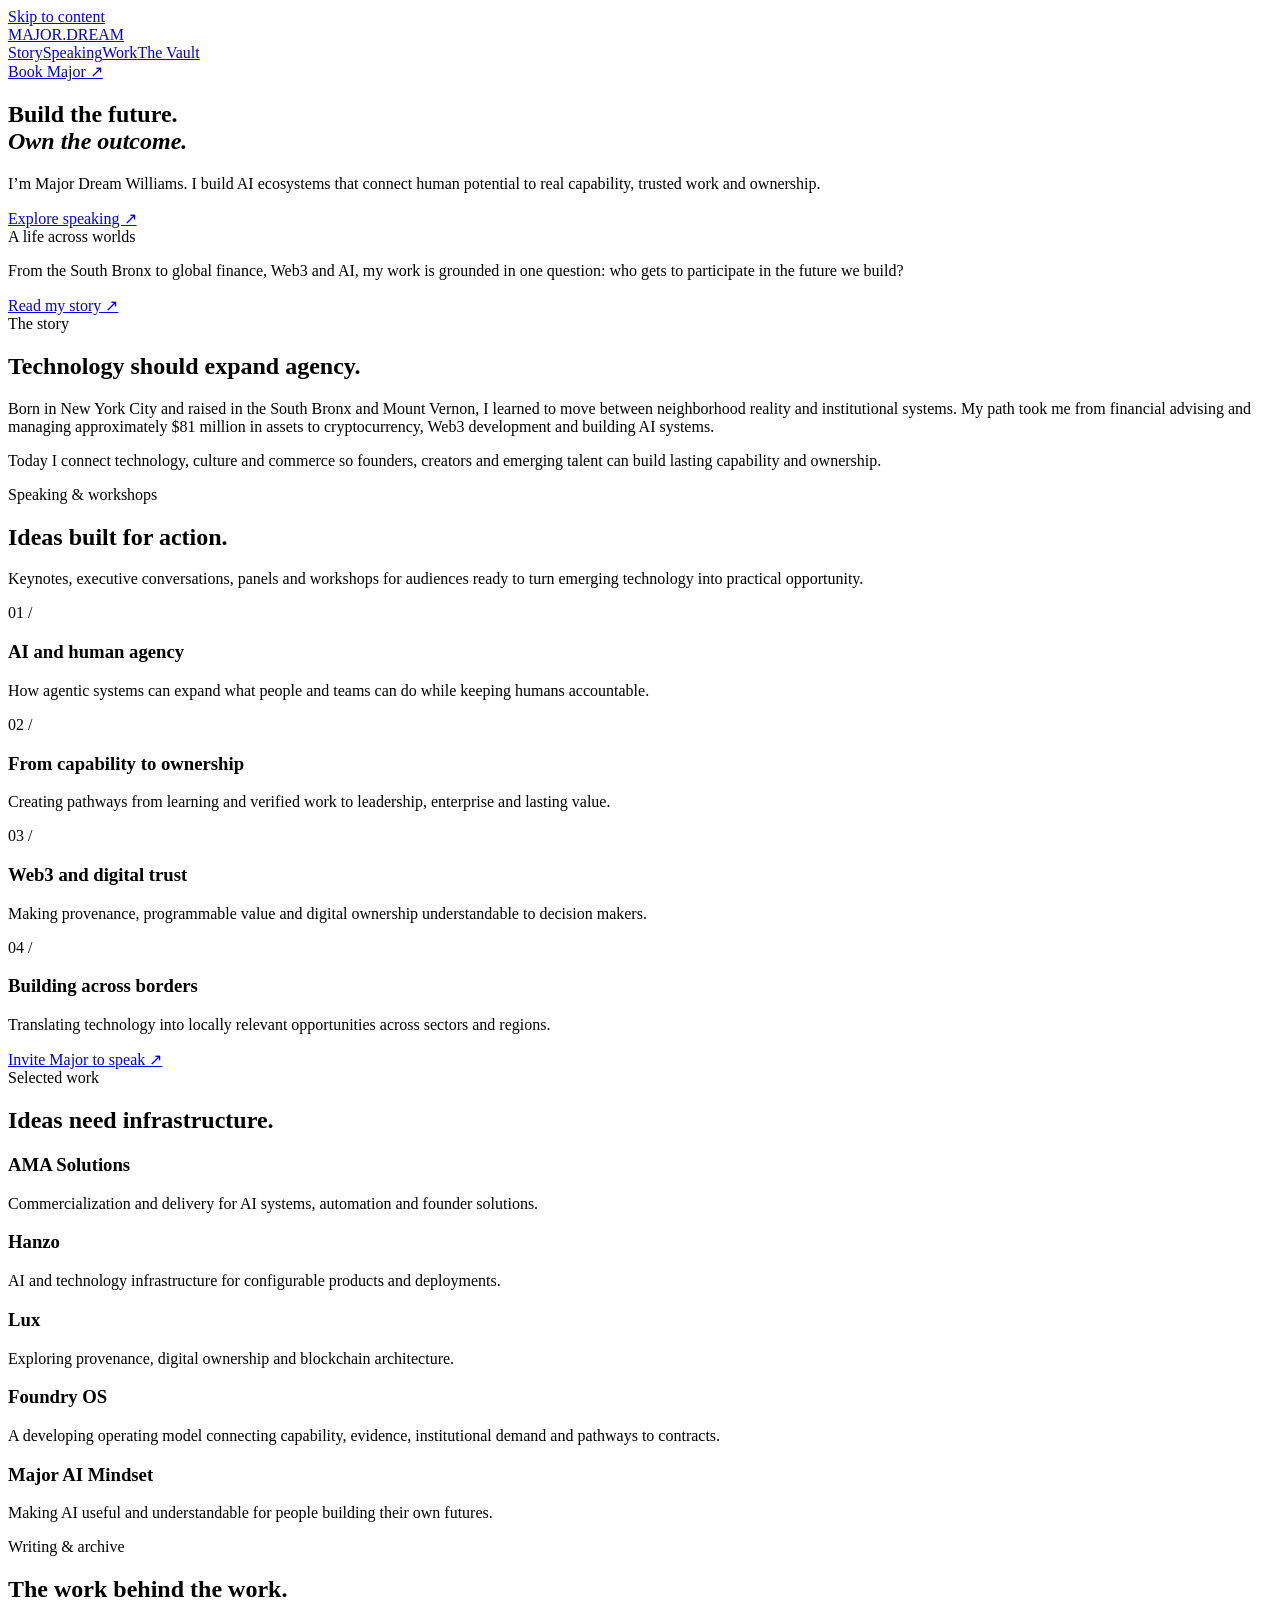
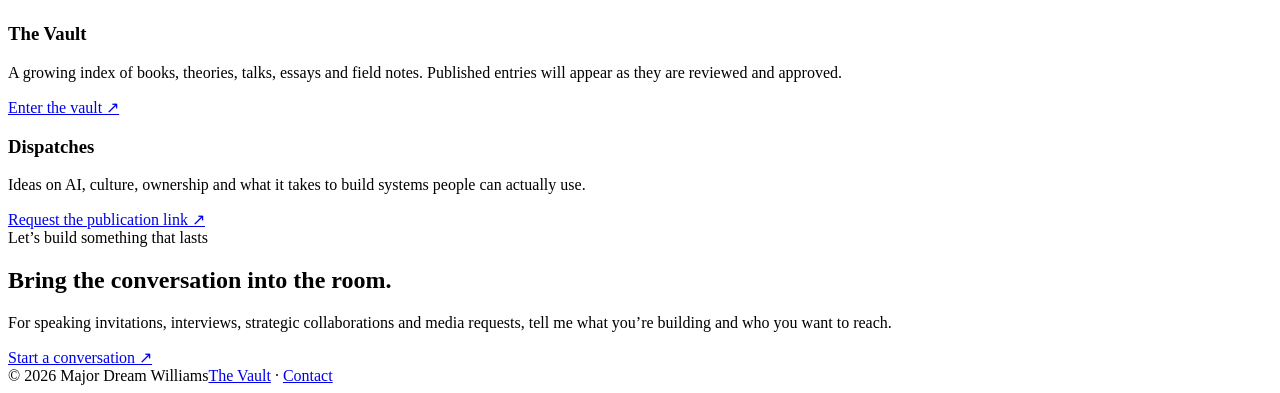
==== index.html @ fc062a5e "Add index.html for personal website" ====
<!doctype html><html lang="en"><head><meta charset="utf-8"><meta name="viewport" content="width=device-width,initial-scale=1"><meta name="description" content="Major Dream Williams is a founder, speaker and AI ecosystem builder working across technology, ownership and human potential."><link rel="canonical" href="https://www.majordreamwilliams.com/"><link rel="stylesheet" href="/style.css"><title>Major Dream Williams | Founder & Speaker</title></head><body><a class="skip" href="#main">Skip to content</a><header><nav class="wrap" aria-label="Main navigation"><a class="brand" href="/">MAJOR<span>.</span>DREAM</a><div class="links"><a href="#story">Story</a><a href="#speaking">Speaking</a><a href="#work">Work</a><a href="/vault/">The Vault</a></div><a class="button small" href="mailto:major@hanzo.ai?subject=Speaking%20inquiry">Book Major ↗</a></nav></header><main id="main"><section class="hero wrap"><div><h1>Build the future.<br><em>Own the outcome.</em></h1><p>I’m Major Dream Williams. I build AI ecosystems that connect human potential to real capability, trusted work and ownership.</p><a class="button" href="#speaking">Explore speaking ↗</a></div><aside><span class="eyebrow">A life across worlds</span><p>From the South Bronx to global finance, Web3 and AI, my work is grounded in one question: who gets to participate in the future we build?</p><a href="#story">Read my story ↗</a></aside></section><section class="story section" id="story"><div class="wrap"><div class="heading"><span class="eyebrow">The story</span><h2>Technology should expand agency.</h2></div><p class="lead">Born in New York City and raised in the South Bronx and Mount Vernon, I learned to move between neighborhood reality and institutional systems. My path took me from financial advising and managing approximately $81 million in assets to cryptocurrency, Web3 development and building AI systems.</p><p>Today I connect technology, culture and commerce so founders, creators and emerging talent can build lasting capability and ownership.</p></div></section><section class="section" id="speaking"><div class="wrap"><div class="heading"><span class="eyebrow">Speaking & workshops</span><div><h2>Ideas built for action.</h2><p>Keynotes, executive conversations, panels and workshops for audiences ready to turn emerging technology into practical opportunity.</p></div></div><div class="list"><article class="row"><span>01 /</span><h3>AI and human agency</h3><p>How agentic systems can expand what people and teams can do while keeping humans accountable.</p></article><article class="row"><span>02 /</span><h3>From capability to ownership</h3><p>Creating pathways from learning and verified work to leadership, enterprise and lasting value.</p></article><article class="row"><span>03 /</span><h3>Web3 and digital trust</h3><p>Making provenance, programmable value and digital ownership understandable to decision makers.</p></article><article class="row"><span>04 /</span><h3>Building across borders</h3><p>Translating technology into locally relevant opportunities across sectors and regions.</p></article></div><a class="button space" href="mailto:major@hanzo.ai?subject=Speaking%20inquiry%20for%20Major%20Dream%20Williams&body=Organization%3A%0AEvent%20date%3A%0ALocation%20or%20virtual%3A%0AAudience%3A%0AFormat%3A%0ATopic%3A">Invite Major to speak ↗</a></div></section><section class="section" id="work"><div class="wrap"><div class="heading"><span class="eyebrow">Selected work</span><h2>Ideas need infrastructure.</h2></div><div class="list"><article class="row work"><h3>AMA Solutions</h3><p>Commercialization and delivery for AI systems, automation and founder solutions.</p></article><article class="row work"><h3>Hanzo</h3><p>AI and technology infrastructure for configurable products and deployments.</p></article><article class="row work"><h3>Lux</h3><p>Exploring provenance, digital ownership and blockchain architecture.</p></article><article class="row work"><h3>Foundry OS</h3><p>A developing operating model connecting capability, evidence, institutional demand and pathways to contracts.</p></article><article class="row work"><h3>Major AI Mindset</h3><p>Making AI useful and understandable for people building their own futures.</p></article></div></div></section><section class="section writing"><div class="wrap"><div class="heading"><span class="eyebrow">Writing & archive</span><h2>The work behind the work.</h2></div><div class="features"><article><h3>The Vault</h3><p>A growing index of books, theories, talks, essays and field notes. Published entries will appear as they are reviewed and approved.</p><a href="/vault/">Enter the vault ↗</a></article><article><h3>Dispatches</h3><p>Ideas on AI, culture, ownership and what it takes to build systems people can actually use.</p><a href="mailto:major@hanzo.ai?subject=Publication%20link%20request">Request the publication link ↗</a></article></div></div></section><section class="section contact" id="contact"><div class="wrap"><span class="eyebrow">Let’s build something that lasts</span><h2>Bring the conversation into the room.</h2><p>For speaking invitations, interviews, strategic collaborations and media requests, tell me what you’re building and who you want to reach.</p><a class="button space" href="mailto:major@hanzo.ai?subject=Inquiry%20for%20Major%20Dream%20Williams">Start a conversation ↗</a></div></section></main><footer><div class="wrap"><span>© <span id="year">2026</span> Major Dream Williams</span><span><a href="/vault/">The Vault</a> · <a href="mailto:major@hanzo.ai">Contact</a></span></div></footer><script>document.getElementById('year').textContent=new Date().getFullYear()</script></body></html>
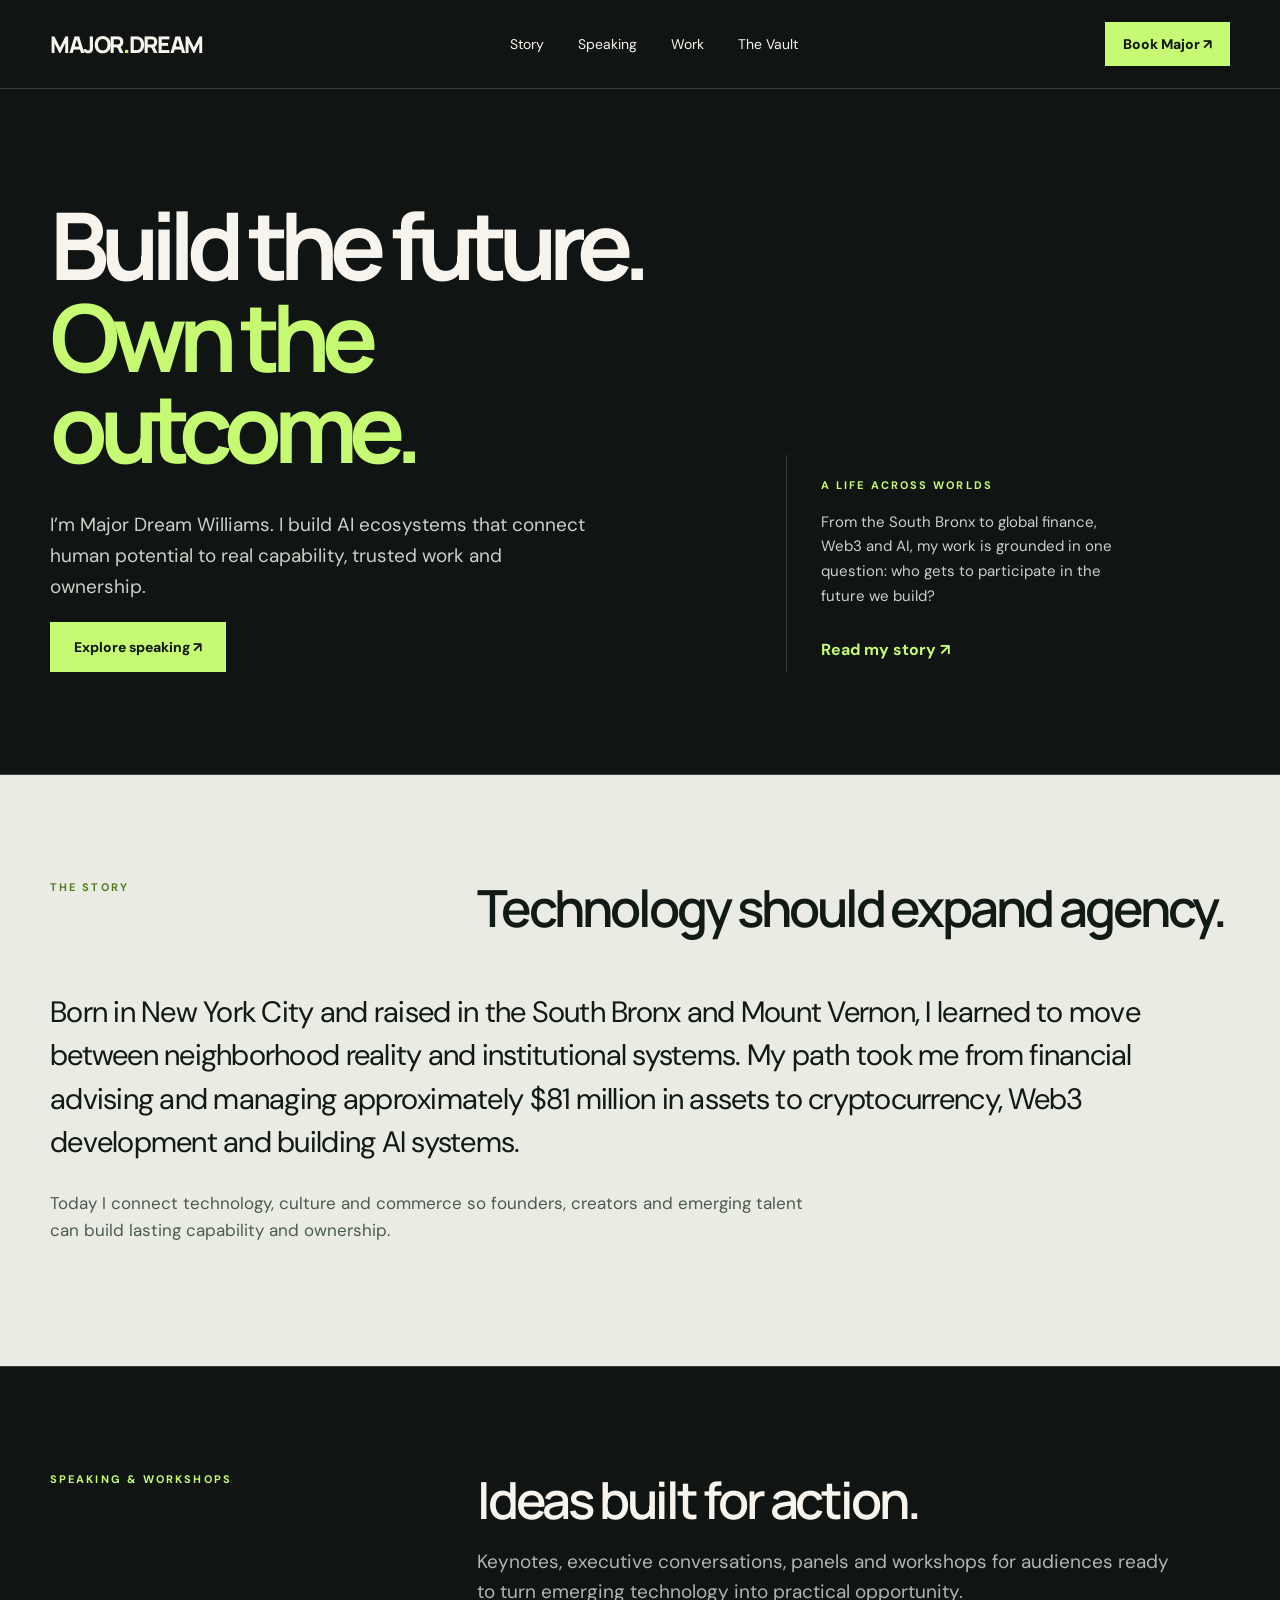
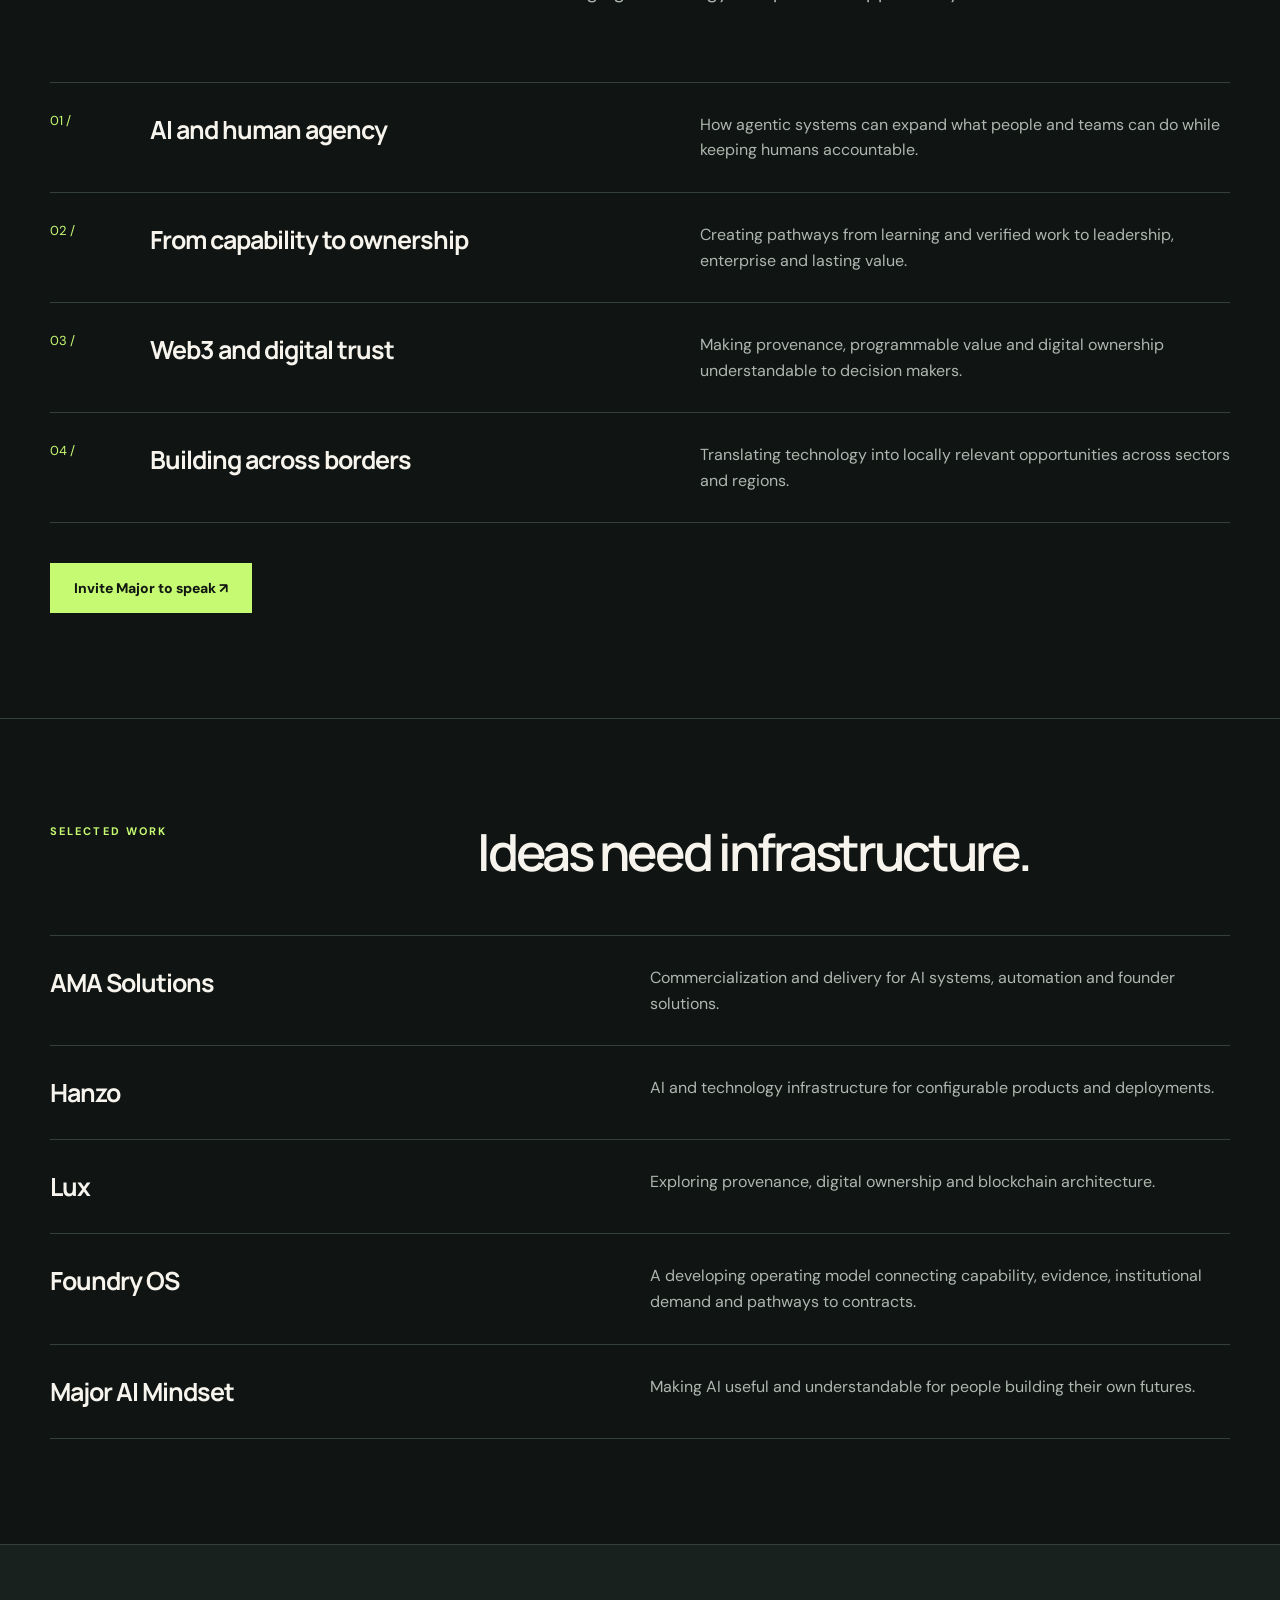
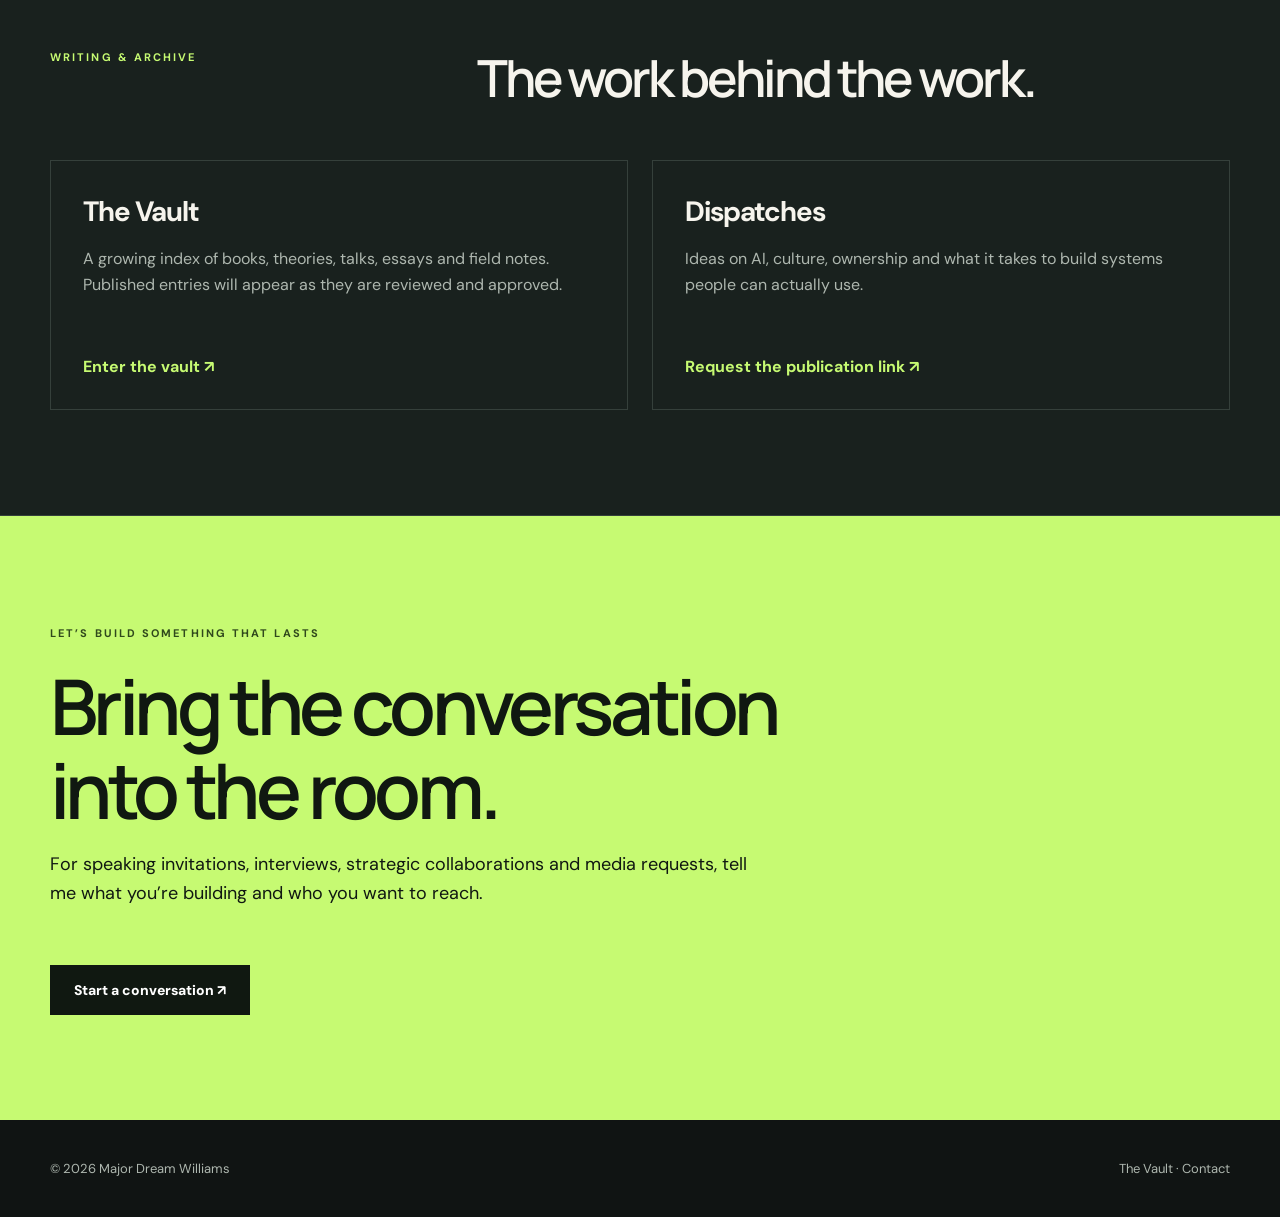
==== commit e6084921: "Add Vercel Web Analytics to index.html" ====
--- a/index.html
+++ b/index.html
@@ -1 +1 @@
-<!doctype html><html lang="en"><head><meta charset="utf-8"><meta name="viewport" content="width=device-width,initial-scale=1"><meta name="description" content="Major Dream Williams is a founder, speaker and AI ecosystem builder working across technology, ownership and human potential."><link rel="canonical" href="https://www.majordreamwilliams.com/"><link rel="stylesheet" href="/style.css"><title>Major Dream Williams | Founder & Speaker</title></head><body><a class="skip" href="#main">Skip to content</a><header><nav class="wrap" aria-label="Main navigation"><a class="brand" href="/">MAJOR<span>.</span>DREAM</a><div class="links"><a href="#story">Story</a><a href="#speaking">Speaking</a><a href="#work">Work</a><a href="/vault/">The Vault</a></div><a class="button small" href="mailto:major@hanzo.ai?subject=Speaking%20inquiry">Book Major ↗</a></nav></header><main id="main"><section class="hero wrap"><div><h1>Build the future.<br><em>Own the outcome.</em></h1><p>I’m Major Dream Williams. I build AI ecosystems that connect human potential to real capability, trusted work and ownership.</p><a class="button" href="#speaking">Explore speaking ↗</a></div><aside><span class="eyebrow">A life across worlds</span><p>From the South Bronx to global finance, Web3 and AI, my work is grounded in one question: who gets to participate in the future we build?</p><a href="#story">Read my story ↗</a></aside></section><section class="story section" id="story"><div class="wrap"><div class="heading"><span class="eyebrow">The story</span><h2>Technology should expand agency.</h2></div><p class="lead">Born in New York City and raised in the South Bronx and Mount Vernon, I learned to move between neighborhood reality and institutional systems. My path took me from financial advising and managing approximately $81 million in assets to cryptocurrency, Web3 development and building AI systems.</p><p>Today I connect technology, culture and commerce so founders, creators and emerging talent can build lasting capability and ownership.</p></div></section><section class="section" id="speaking"><div class="wrap"><div class="heading"><span class="eyebrow">Speaking & workshops</span><div><h2>Ideas built for action.</h2><p>Keynotes, executive conversations, panels and workshops for audiences ready to turn emerging technology into practical opportunity.</p></div></div><div class="list"><article class="row"><span>01 /</span><h3>AI and human agency</h3><p>How agentic systems can expand what people and teams can do while keeping humans accountable.</p></article><article class="row"><span>02 /</span><h3>From capability to ownership</h3><p>Creating pathways from learning and verified work to leadership, enterprise and lasting value.</p></article><article class="row"><span>03 /</span><h3>Web3 and digital trust</h3><p>Making provenance, programmable value and digital ownership understandable to decision makers.</p></article><article class="row"><span>04 /</span><h3>Building across borders</h3><p>Translating technology into locally relevant opportunities across sectors and regions.</p></article></div><a class="button space" href="mailto:major@hanzo.ai?subject=Speaking%20inquiry%20for%20Major%20Dream%20Williams&body=Organization%3A%0AEvent%20date%3A%0ALocation%20or%20virtual%3A%0AAudience%3A%0AFormat%3A%0ATopic%3A">Invite Major to speak ↗</a></div></section><section class="section" id="work"><div class="wrap"><div class="heading"><span class="eyebrow">Selected work</span><h2>Ideas need infrastructure.</h2></div><div class="list"><article class="row work"><h3>AMA Solutions</h3><p>Commercialization and delivery for AI systems, automation and founder solutions.</p></article><article class="row work"><h3>Hanzo</h3><p>AI and technology infrastructure for configurable products and deployments.</p></article><article class="row work"><h3>Lux</h3><p>Exploring provenance, digital ownership and blockchain architecture.</p></article><article class="row work"><h3>Foundry OS</h3><p>A developing operating model connecting capability, evidence, institutional demand and pathways to contracts.</p></article><article class="row work"><h3>Major AI Mindset</h3><p>Making AI useful and understandable for people building their own futures.</p></article></div></div></section><section class="section writing"><div class="wrap"><div class="heading"><span class="eyebrow">Writing & archive</span><h2>The work behind the work.</h2></div><div class="features"><article><h3>The Vault</h3><p>A growing index of books, theories, talks, essays and field notes. Published entries will appear as they are reviewed and approved.</p><a href="/vault/">Enter the vault ↗</a></article><article><h3>Dispatches</h3><p>Ideas on AI, culture, ownership and what it takes to build systems people can actually use.</p><a href="mailto:major@hanzo.ai?subject=Publication%20link%20request">Request the publication link ↗</a></article></div></div></section><section class="section contact" id="contact"><div class="wrap"><span class="eyebrow">Let’s build something that lasts</span><h2>Bring the conversation into the room.</h2><p>For speaking invitations, interviews, strategic collaborations and media requests, tell me what you’re building and who you want to reach.</p><a class="button space" href="mailto:major@hanzo.ai?subject=Inquiry%20for%20Major%20Dream%20Williams">Start a conversation ↗</a></div></section></main><footer><div class="wrap"><span>© <span id="year">2026</span> Major Dream Williams</span><span><a href="/vault/">The Vault</a> · <a href="mailto:major@hanzo.ai">Contact</a></span></div></footer><script>document.getElementById('year').textContent=new Date().getFullYear()</script></body></html>
+<!doctype html><html lang="en"><head><meta charset="utf-8"><meta name="viewport" content="width=device-width,initial-scale=1"><meta name="description" content="Major Dream Williams is a founder, speaker and AI ecosystem builder working across technology, ownership and human potential."><link rel="canonical" href="https://www.majordreamwilliams.com/"><link rel="stylesheet" href="/style.css"><title>Major Dream Williams | Founder & Speaker</title><script>window.va=window.va||function(){(window.vaq=window.vaq||[]).push(arguments)};</script><script defer src="/_vercel/insights/script.js"></script></head><body><a class="skip" href="#main">Skip to content</a><header><nav class="wrap" aria-label="Main navigation"><a class="brand" href="/">MAJOR<span>.</span>DREAM</a><div class="links"><a href="#story">Story</a><a href="#speaking">Speaking</a><a href="#work">Work</a><a href="/vault/">The Vault</a></div><a class="button small" href="mailto:major@hanzo.ai?subject=Speaking%20inquiry">Book Major ↗</a></nav></header><main id="main"><section class="hero wrap"><div><h1>Build the future.<br><em>Own the outcome.</em></h1><p>I’m Major Dream Williams. I build AI ecosystems that connect human potential to real capability, trusted work and ownership.</p><a class="button" href="#speaking">Explore speaking ↗</a></div><aside><span class="eyebrow">A life across worlds</span><p>From the South Bronx to global finance, Web3 and AI, my work is grounded in one question: who gets to participate in the future we build?</p><a href="#story">Read my story ↗</a></aside></section><section class="story section" id="story"><div class="wrap"><div class="heading"><span class="eyebrow">The story</span><h2>Technology should expand agency.</h2></div><p class="lead">Born in New York City and raised in the South Bronx and Mount Vernon, I learned to move between neighborhood reality and institutional systems. My path took me from financial advising and managing approximately $81 million in assets to cryptocurrency, Web3 development and building AI systems.</p><p>Today I connect technology, culture and commerce so founders, creators and emerging talent can build lasting capability and ownership.</p></div></section><section class="section" id="speaking"><div class="wrap"><div class="heading"><span class="eyebrow">Speaking & workshops</span><div><h2>Ideas built for action.</h2><p>Keynotes, executive conversations, panels and workshops for audiences ready to turn emerging technology into practical opportunity.</p></div></div><div class="list"><article class="row"><span>01 /</span><h3>AI and human agency</h3><p>How agentic systems can expand what people and teams can do while keeping humans accountable.</p></article><article class="row"><span>02 /</span><h3>From capability to ownership</h3><p>Creating pathways from learning and verified work to leadership, enterprise and lasting value.</p></article><article class="row"><span>03 /</span><h3>Web3 and digital trust</h3><p>Making provenance, programmable value and digital ownership understandable to decision makers.</p></article><article class="row"><span>04 /</span><h3>Building across borders</h3><p>Translating technology into locally relevant opportunities across sectors and regions.</p></article></div><a class="button space" href="mailto:major@hanzo.ai?subject=Speaking%20inquiry%20for%20Major%20Dream%20Williams&body=Organization%3A%0AEvent%20date%3A%0ALocation%20or%20virtual%3A%0AAudience%3A%0AFormat%3A%0ATopic%3A">Invite Major to speak ↗</a></div></section><section class="section" id="work"><div class="wrap"><div class="heading"><span class="eyebrow">Selected work</span><h2>Ideas need infrastructure.</h2></div><div class="list"><article class="row work"><h3>AMA Solutions</h3><p>Commercialization and delivery for AI systems, automation and founder solutions.</p></article><article class="row work"><h3>Hanzo</h3><p>AI and technology infrastructure for configurable products and deployments.</p></article><article class="row work"><h3>Lux</h3><p>Exploring provenance, digital ownership and blockchain architecture.</p></article><article class="row work"><h3>Foundry OS</h3><p>A developing operating model connecting capability, evidence, institutional demand and pathways to contracts.</p></article><article class="row work"><h3>Major AI Mindset</h3><p>Making AI useful and understandable for people building their own futures.</p></article></div></div></section><section class="section writing"><div class="wrap"><div class="heading"><span class="eyebrow">Writing & archive</span><h2>The work behind the work.</h2></div><div class="features"><article><h3>The Vault</h3><p>A growing index of books, theories, talks, essays and field notes. Published entries will appear as they are reviewed and approved.</p><a href="/vault/">Enter the vault ↗</a></article><article><h3>Dispatches</h3><p>Ideas on AI, culture, ownership and what it takes to build systems people can actually use.</p><a href="mailto:major@hanzo.ai?subject=Publication%20link%20request">Request the publication link ↗</a></article></div></div></section><section class="section contact" id="contact"><div class="wrap"><span class="eyebrow">Let’s build something that lasts</span><h2>Bring the conversation into the room.</h2><p>For speaking invitations, interviews, strategic collaborations and media requests, tell me what you’re building and who you want to reach.</p><a class="button space" href="mailto:major@hanzo.ai?subject=Inquiry%20for%20Major%20Dream%20Williams">Start a conversation ↗</a></div></section></main><footer><div class="wrap"><span>© <span id="year">2026</span> Major Dream Williams</span><span><a href="/vault/">The Vault</a> · <a href="mailto:major@hanzo.ai">Contact</a></span></div></footer><script>document.getElementById('year').textContent=new Date().getFullYear()</script></body></html>
--- a/style.css
+++ b/style.css
@@ -0,0 +1 @@
+@import url('https://fonts.googleapis.com/css2?family=DM+Sans:wght@400;500;600;700&family=Manrope:wght@400;500;600;700;800&display=swap');:root{color-scheme:dark;--bg:#101413;--fg:#f6f4ed;--muted:#aeb7af;--line:#35403b;--accent:#c6fa72;font-family:'DM Sans',Arial,sans-serif}*{box-sizing:border-box}html{scroll-behavior:smooth}body{margin:0;background:var(--bg);color:var(--fg)}a{color:inherit;text-decoration:none}a:focus-visible{outline:3px solid var(--accent);outline-offset:4px}.wrap{width:min(1180px,calc(100% - 64px));margin:auto}.skip{position:absolute;left:-9999px}.skip:focus{left:16px;top:16px;z-index:10;background:var(--accent);color:#101413;padding:12px}header{border-bottom:1px solid var(--line)}nav{min-height:88px;display:flex;align-items:center;justify-content:space-between;gap:24px}.brand{font-family:Manrope,sans-serif;font-weight:800;letter-spacing:-.06em;font-size:23px;white-space:nowrap}.brand span{color:var(--accent)}.links{display:flex;gap:34px;align-items:center;font-size:14px}.links a:hover,aside a:hover,footer a:hover{color:var(--accent)}.button{display:inline-flex;padding:16px 24px;background:var(--accent);color:#121811;font-weight:800;font-size:14px}.button:hover{background:#e0ffad}.button.small{padding:13px 18px}.hero{padding:110px 0 102px;min-height:665px;display:grid;grid-template-columns:1.2fr .8fr;align-items:end;gap:70px}.hero h1{font-family:Manrope,sans-serif;font-size:clamp(58px,7.3vw,112px);letter-spacing:-.085em;line-height:.98;margin:0 0 35px;font-weight:700}.hero h1 em{font-style:normal;color:var(--accent)}.hero p{font-size:19px;line-height:1.65;max-width:540px;color:#cad1c9}.hero aside{border-left:1px solid var(--line);padding:18px 0 12px 34px;max-width:340px}.hero aside p{font-size:15px;margin:16px 0 30px}.hero aside a,.features a{color:var(--accent);font-weight:700}.eyebrow{font-size:11px;font-weight:700;letter-spacing:.19em;text-transform:uppercase;color:var(--accent)}.section{padding:105px 0;border-top:1px solid var(--line)}.heading{display:grid;grid-template-columns:1fr 2fr;gap:50px;margin-bottom:55px}.section h2,.page-title{font-family:Manrope,sans-serif;font-size:clamp(38px,4vw,66px);line-height:1.09;letter-spacing:-.06em;font-weight:600;margin:0}.heading p{font-size:19px;color:var(--muted);line-height:1.6;max-width:700px}.story{background:#eaece3;color:#111a15}.story .eyebrow{color:#547d23}.story .lead{font-size:clamp(21px,2.3vw,32px);line-height:1.48;margin:0;letter-spacing:-.025em}.story p:not(.lead){font-size:17px;margin-top:25px;max-width:780px;color:#4b5b51;line-height:1.6}.list{border-top:1px solid var(--line)}.row{display:grid;grid-template-columns:80px 1fr 1fr;gap:20px;padding:29px 0;border-bottom:1px solid var(--line);align-items:start}.row>span{color:var(--accent);font-size:13px}.row h3{font-family:Manrope,sans-serif;font-size:25px;letter-spacing:-.04em;margin:0}.row p{color:var(--muted);line-height:1.6;margin:0}.row.work{grid-template-columns:1fr 1fr}.space{margin-top:40px}.writing{background:#19211e}.features{display:grid;grid-template-columns:1fr 1fr;gap:24px}.features article{border:1px solid var(--line);min-height:250px;padding:32px;display:flex;flex-direction:column;align-items:start}.features h3{font-size:28px;letter-spacing:-.04em;margin:0}.features p{color:var(--muted);line-height:1.6;flex:1}.contact{background:var(--accent);color:#101811}.contact .eyebrow{color:#30491c}.contact h2{font-size:clamp(48px,6vw,88px);max-width:850px;margin-top:22px}.contact .button{background:#101811;color:#fff}.contact p{max-width:700px;font-size:18px;line-height:1.6}footer{padding:40px 0;color:var(--muted);font-size:13px}footer .wrap{display:flex;justify-content:space-between;gap:24px}.page-hero{padding:100px 0 75px}.page-hero p{max-width:740px;font-size:19px;color:var(--muted);line-height:1.65}.vault .row{grid-template-columns:160px 1fr 1.2fr}@media(max-width:800px){.wrap{width:min(100% - 36px,1180px)}nav{min-height:72px;flex-wrap:wrap;padding:15px 0}.brand{font-size:20px}.links{order:3;width:100%;overflow-x:auto;gap:20px;padding-bottom:7px}.button.small{padding:10px 14px}.hero{grid-template-columns:1fr;gap:45px;min-height:0;padding:78px 0}.hero h1{font-size:clamp(55px,12vw,85px)}.hero aside{max-width:none}.section{padding:75px 0}.heading{grid-template-columns:1fr;gap:20px}.row,.row.work,.vault .row{grid-template-columns:1fr;gap:9px}.features{grid-template-columns:1fr}footer .wrap{flex-direction:column}}@media(prefers-reduced-motion:reduce){html{scroll-behavior:auto}}
